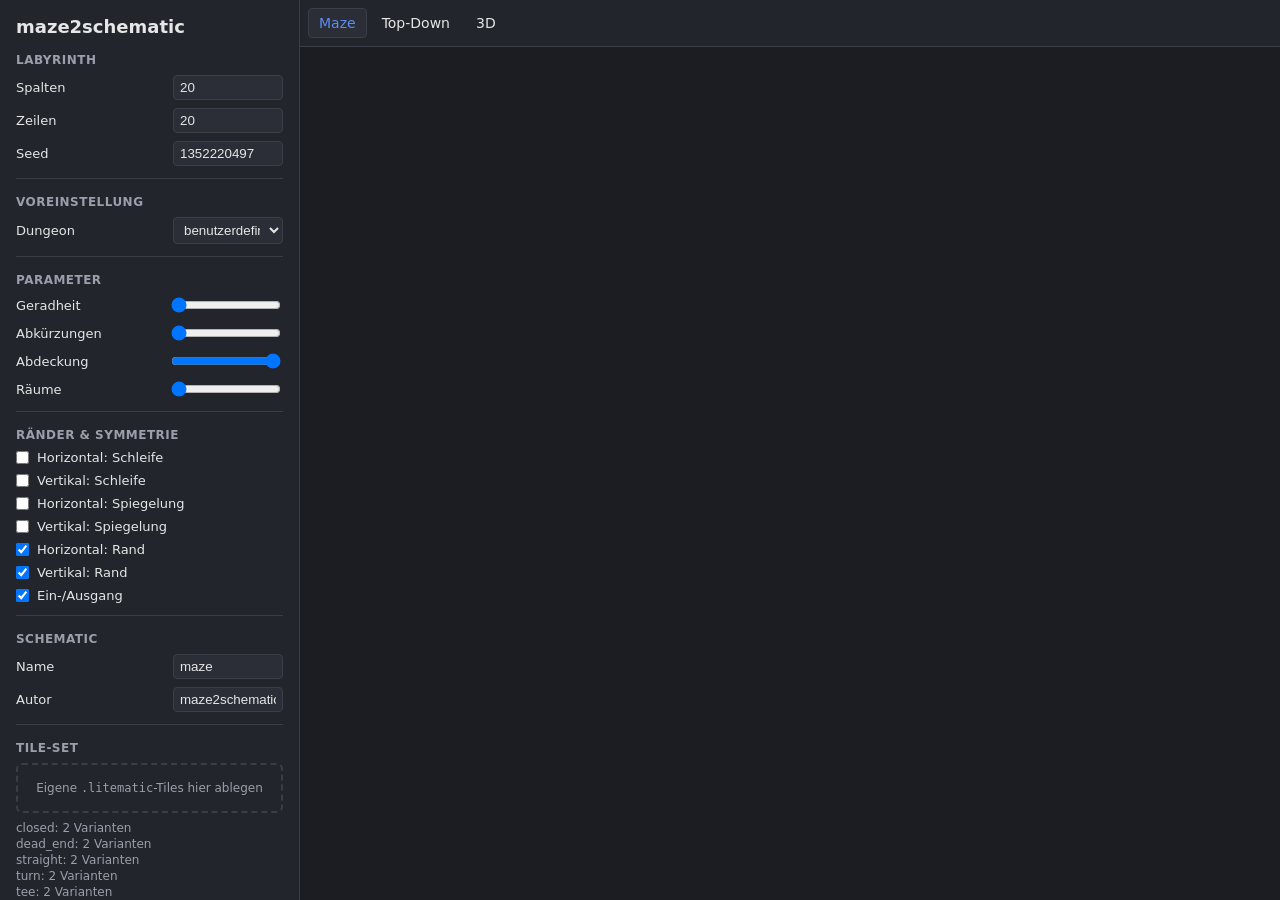
==== web/index.html @ 2d32a7c1 "feat(web): UI-Panel, Preset-/Tile-Laden und Litematic-Download Co-Authored-By: Claude Fable 5 <norep" ====
<!doctype html>
<html lang="de">
<head>
<meta charset="utf-8">
<meta name="viewport" content="width=device-width, initial-scale=1">
<title>maze2schematic</title>
<link rel="stylesheet" href="css/style.css">
</head>
<body>
<div id="app">
  <aside id="panel">
    <h1>maze2schematic</h1>

    <ul id="messages" aria-live="polite"></ul>

    <section class="group">
      <h2>Labyrinth</h2>
      <label class="field">
        <span>Spalten</span>
        <input id="cols" type="number" min="2" max="500" value="20">
      </label>
      <label class="field">
        <span>Zeilen</span>
        <input id="rows" type="number" min="2" max="500" value="20">
      </label>
      <label class="field">
        <span>Seed</span>
        <input id="seed" type="number">
      </label>
    </section>

    <section class="group">
      <h2>Voreinstellung</h2>
      <label class="field">
        <span>Dungeon</span>
        <select id="dungeon">
          <option value="custom">benutzerdefiniert</option>
          <option value="labyrinth">labyrinth</option>
          <option value="catacombs">catacombs</option>
          <option value="hedge">hedge</option>
          <option value="palace">palace</option>
          <option value="fortress">fortress</option>
          <option value="suburb">suburb</option>
          <option value="city">city</option>
          <option value="pacman">pacman</option>
          <option value="starship">starship</option>
          <option value="garden">garden</option>
          <option value="forbidden">forbidden</option>
        </select>
      </label>
    </section>

    <section class="group">
      <h2>Parameter</h2>
      <label class="field range">
        <span>Geradheit</span>
        <input id="straightness" type="range" min="0" max="1" step="0.01" value="0">
      </label>
      <label class="field range">
        <span>Abkürzungen</span>
        <input id="shortcuts" type="range" min="0" max="1" step="0.01" value="0">
      </label>
      <label class="field range">
        <span>Abdeckung</span>
        <input id="coverage" type="range" min="0" max="1" step="0.01" value="1">
      </label>
      <label class="field range">
        <span>Räume</span>
        <input id="rooms" type="range" min="0" max="1" step="0.01" value="0">
      </label>
    </section>

    <section class="group">
      <h2>Ränder &amp; Symmetrie</h2>
      <label class="field checkbox"><input id="h-loop" type="checkbox"> Horizontal: Schleife</label>
      <label class="field checkbox"><input id="v-loop" type="checkbox"> Vertikal: Schleife</label>
      <label class="field checkbox"><input id="h-mirror" type="checkbox"> Horizontal: Spiegelung</label>
      <label class="field checkbox"><input id="v-mirror" type="checkbox"> Vertikal: Spiegelung</label>
      <label class="field checkbox"><input id="h-border" type="checkbox" checked> Horizontal: Rand</label>
      <label class="field checkbox"><input id="v-border" type="checkbox" checked> Vertikal: Rand</label>
      <label class="field checkbox"><input id="entrances" type="checkbox" checked> Ein-/Ausgang</label>
    </section>

    <section class="group">
      <h2>Schematic</h2>
      <label class="field">
        <span>Name</span>
        <input id="schematic-name" type="text" value="maze">
      </label>
      <label class="field">
        <span>Autor</span>
        <input id="author" type="text" value="maze2schematic-web">
      </label>
    </section>

    <section class="group">
      <h2>Tile-Set</h2>
      <div id="tile-drop">Eigene <code>.litematic</code>-Tiles hier ablegen</div>
      <ul id="tile-status"></ul>
      <button id="tile-reset" type="button">Presets wiederherstellen</button>
    </section>

    <button id="download-btn" type="button" class="primary">.litematic herunterladen</button>
  </aside>

  <main id="preview">
    <nav id="tabs">
      <button id="tab-maze" type="button" class="tab active">Maze</button>
      <button id="tab-topdown" type="button" class="tab">Top-Down</button>
      <button id="tab-3d" type="button" class="tab">3D</button>
    </nav>
    <div id="preview-body">
      <canvas id="maze-canvas"></canvas>
      <canvas id="topdown-canvas"></canvas>
      <div id="view-3d"></div>
    </div>
  </main>
</div>
<script type="module" src="js/main.js"></script>
</body>
</html>
---- web/css/style.css ----
/* maze2schematic-web -- UI-Skeleton (dunkles, jsmaze-artig schlichtes Farbschema) */

:root {
  --bg: #1b1d22;
  --bg-panel: #22252c;
  --bg-input: #2b2e36;
  --fg: #e6e6e6;
  --fg-dim: #9a9fab;
  --border: #3a3e48;
  --accent: #5b8def;
  --accent-fg: #0d1117;
  --warn: #e3b341;
  --error: #f06060;
  --info: #6fb5e0;
}

* {
  box-sizing: border-box;
}

html, body {
  height: 100%;
  margin: 0;
}

body {
  font-family: system-ui, -apple-system, "Segoe UI", sans-serif;
  background: var(--bg);
  color: var(--fg);
  font-size: 14px;
}

#app {
  display: flex;
  height: 100vh;
  width: 100vw;
  overflow: hidden;
}

/* ---------------------------------------------------------------------- */
/* Panel (links)                                                          */
/* ---------------------------------------------------------------------- */

#panel {
  flex: 0 0 300px;
  width: 300px;
  overflow-y: auto;
  background: var(--bg-panel);
  border-right: 1px solid var(--border);
  padding: 16px;
  display: flex;
  flex-direction: column;
  gap: 16px;
}

#panel h1 {
  font-size: 18px;
  margin: 0;
}

.group {
  display: flex;
  flex-direction: column;
  gap: 8px;
  padding-bottom: 12px;
  border-bottom: 1px solid var(--border);
}

.group:last-of-type {
  border-bottom: none;
}

.group h2 {
  font-size: 12px;
  text-transform: uppercase;
  letter-spacing: 0.04em;
  color: var(--fg-dim);
  margin: 0;
}

.field {
  display: flex;
  align-items: center;
  justify-content: space-between;
  gap: 8px;
  font-size: 13px;
}

.field.checkbox {
  justify-content: flex-start;
}

.field span {
  flex: 1 1 auto;
}

.field input[type="number"],
.field input[type="text"],
.field select {
  flex: 0 0 auto;
  width: 110px;
  background: var(--bg-input);
  color: var(--fg);
  border: 1px solid var(--border);
  border-radius: 4px;
  padding: 4px 6px;
}

.field.range input[type="range"] {
  flex: 0 0 auto;
  width: 110px;
}

.field.checkbox input[type="checkbox"] {
  margin: 0;
}

button {
  font: inherit;
  cursor: pointer;
  background: var(--bg-input);
  color: var(--fg);
  border: 1px solid var(--border);
  border-radius: 4px;
  padding: 6px 10px;
}

button:hover {
  border-color: var(--accent);
}

button:disabled {
  opacity: 0.5;
  cursor: not-allowed;
}

button.primary {
  background: var(--accent);
  color: var(--accent-fg);
  border-color: var(--accent);
  font-weight: 600;
}

#tile-drop {
  border: 2px dashed var(--border);
  border-radius: 6px;
  padding: 16px 8px;
  text-align: center;
  color: var(--fg-dim);
  font-size: 12px;
}

#tile-drop.dragover {
  border-color: var(--accent);
  color: var(--fg);
  background: rgba(91, 141, 239, 0.08);
}

#tile-status {
  list-style: none;
  margin: 0;
  padding: 0;
  font-size: 12px;
  color: var(--fg-dim);
  display: flex;
  flex-direction: column;
  gap: 2px;
}

#tile-status .tile-missing {
  color: var(--warn);
}

/* ---------------------------------------------------------------------- */
/* Messages                                                                */
/* ---------------------------------------------------------------------- */

#messages {
  list-style: none;
  margin: 0;
  padding: 0;
  display: flex;
  flex-direction: column;
  gap: 4px;
}

#messages:empty {
  display: none;
}

.msg {
  display: flex;
  align-items: flex-start;
  gap: 6px;
  border-radius: 4px;
  padding: 6px 8px;
  font-size: 12px;
  border: 1px solid var(--border);
  background: var(--bg-input);
}

.msg span {
  flex: 1 1 auto;
  word-break: break-word;
}

.msg-error {
  border-color: var(--error);
  color: var(--error);
}

.msg-warning {
  border-color: var(--warn);
  color: var(--warn);
}

.msg-info {
  border-color: var(--info);
  color: var(--info);
}

.msg-close {
  flex: 0 0 auto;
  background: transparent;
  border: none;
  color: inherit;
  padding: 0 2px;
  line-height: 1;
  font-size: 14px;
}

.msg-close:hover {
  border-color: transparent;
  opacity: 0.7;
}

/* ---------------------------------------------------------------------- */
/* Vorschau (rechts)                                                      */
/* ---------------------------------------------------------------------- */

#preview {
  flex: 1 1 auto;
  min-width: 0;
  display: flex;
  flex-direction: column;
}

#tabs {
  flex: 0 0 auto;
  display: flex;
  gap: 4px;
  padding: 8px;
  border-bottom: 1px solid var(--border);
  background: var(--bg-panel);
}

.tab {
  background: transparent;
  border: 1px solid transparent;
}

.tab.active {
  background: var(--bg-input);
  border-color: var(--border);
  color: var(--accent);
}

#preview-body {
  flex: 1 1 auto;
  min-height: 0;
  position: relative;
}

#preview-body canvas,
#preview-body #view-3d {
  width: 100%;
  height: 100%;
  display: block;
}

/* ---------------------------------------------------------------------- */
/* Responsive: unter 800px Breite stapeln (Panel oben)                    */
/* ---------------------------------------------------------------------- */

@media (max-width: 800px) {
  #app {
    flex-direction: column;
    height: auto;
    min-height: 100vh;
    overflow: visible;
  }

  #panel {
    flex: 0 0 auto;
    width: auto;
    max-height: 50vh;
    border-right: none;
    border-bottom: 1px solid var(--border);
  }

  #preview {
    flex: 1 1 auto;
    min-height: 60vh;
  }
}
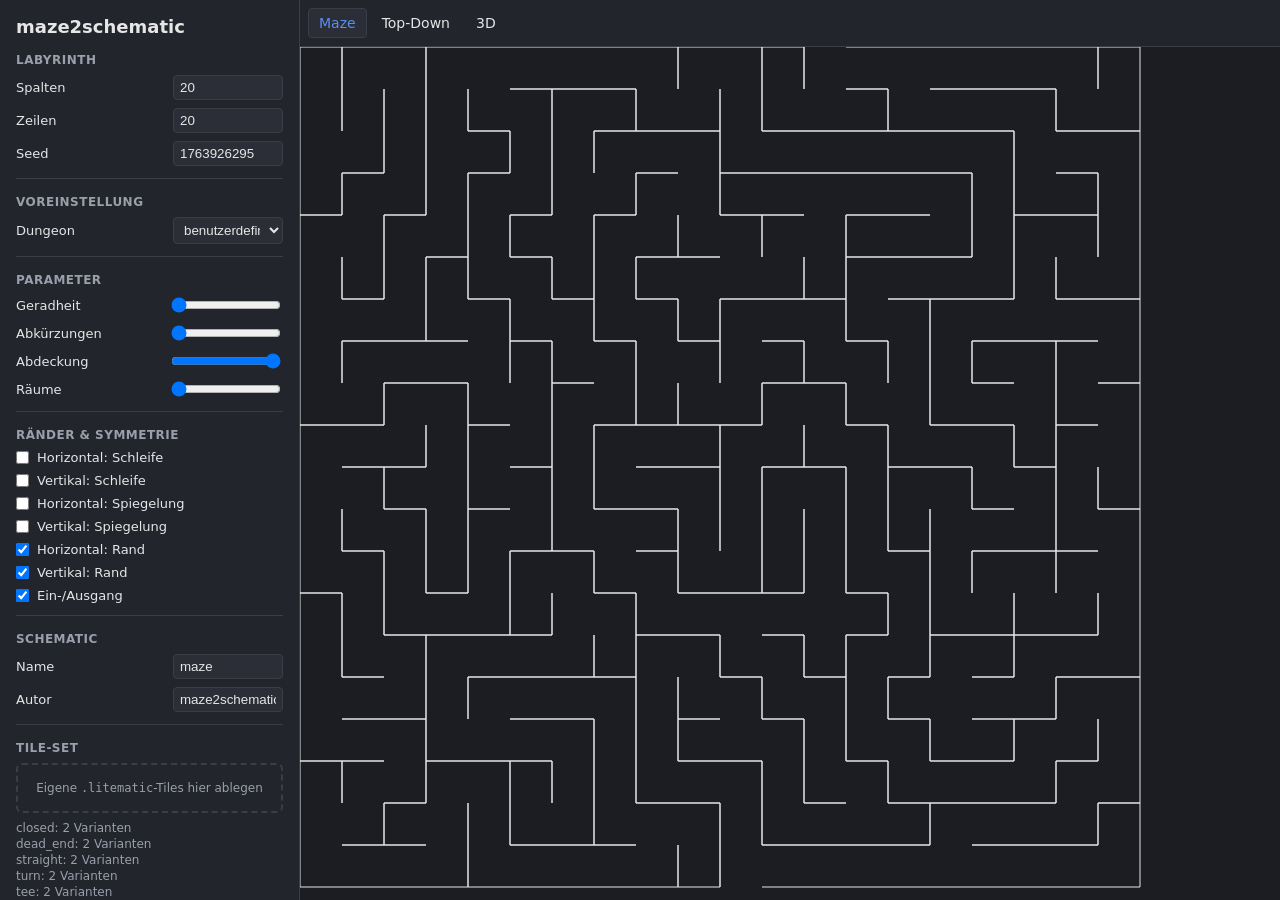
==== commit 74506261: "fix(web): Final-Review-Findings (Groessenlimit, Alias-Aufloesung, UX-Politur) - Groessenlimit fuer c" ====
--- a/web/index.html
+++ b/web/index.html
@@ -17,11 +17,11 @@
       <h2>Labyrinth</h2>
       <label class="field">
         <span>Spalten</span>
-        <input id="cols" type="number" min="2" max="500" value="20">
+        <input id="cols" type="number" min="2" max="200" value="20">
       </label>
       <label class="field">
         <span>Zeilen</span>
-        <input id="rows" type="number" min="2" max="500" value="20">
+        <input id="rows" type="number" min="2" max="200" value="20">
       </label>
       <label class="field">
         <span>Seed</span>
--- a/web/css/style.css
+++ b/web/css/style.css
@@ -278,6 +278,24 @@
   display: block;
 }
 
+/* Task 12: #view-3d haelt den WebGL-Canvas von preview3d.js sowie -- bei zu
+   grosser Grundflaeche -- eine Text-Meldung statt eines Mesh. */
+#view-3d {
+  position: relative;
+}
+
+.view3d-message {
+  position: absolute;
+  inset: 0;
+  display: flex;
+  align-items: center;
+  justify-content: center;
+  text-align: center;
+  padding: 16px;
+  color: var(--fg-dim);
+  font-size: 13px;
+}
+
 /* ---------------------------------------------------------------------- */
 /* Responsive: unter 800px Breite stapeln (Panel oben)                    */
 /* ---------------------------------------------------------------------- */
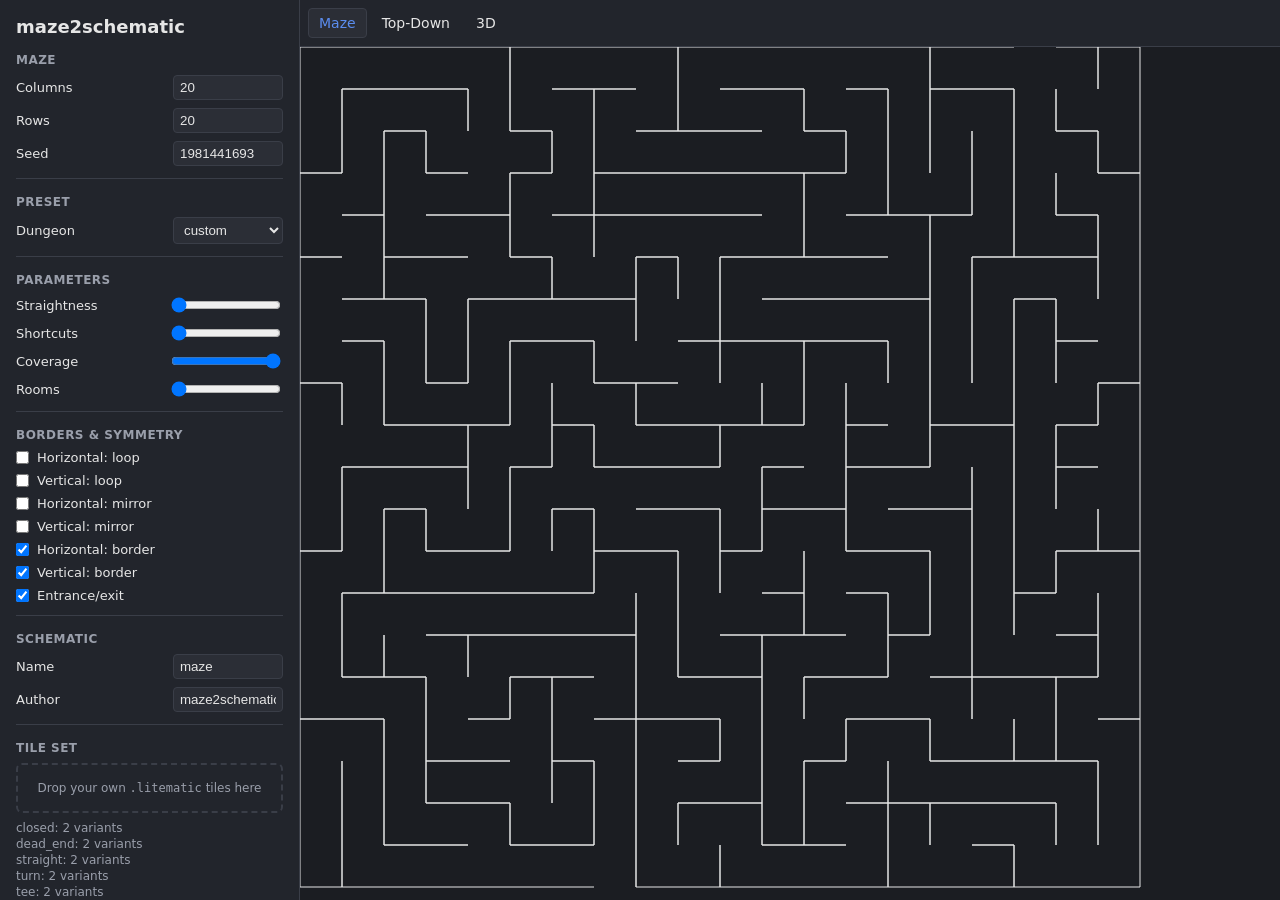
==== commit 7af41126: "chore: translate project to English Translate all German UI text, code comments, docstrings, CLI hel" ====
--- a/web/index.html
+++ b/web/index.html
@@ -1,5 +1,5 @@
 <!doctype html>
-<html lang="de">
+<html lang="en">
 <head>
 <meta charset="utf-8">
 <meta name="viewport" content="width=device-width, initial-scale=1">
@@ -14,13 +14,13 @@
     <ul id="messages" aria-live="polite"></ul>
 
     <section class="group">
-      <h2>Labyrinth</h2>
+      <h2>Maze</h2>
       <label class="field">
-        <span>Spalten</span>
+        <span>Columns</span>
         <input id="cols" type="number" min="2" max="200" value="20">
       </label>
       <label class="field">
-        <span>Zeilen</span>
+        <span>Rows</span>
         <input id="rows" type="number" min="2" max="200" value="20">
       </label>
       <label class="field">
@@ -30,11 +30,11 @@
     </section>
 
     <section class="group">
-      <h2>Voreinstellung</h2>
+      <h2>Preset</h2>
       <label class="field">
         <span>Dungeon</span>
         <select id="dungeon">
-          <option value="custom">benutzerdefiniert</option>
+          <option value="custom">custom</option>
           <option value="labyrinth">labyrinth</option>
           <option value="catacombs">catacombs</option>
           <option value="hedge">hedge</option>
@@ -51,34 +51,34 @@
     </section>
 
     <section class="group">
-      <h2>Parameter</h2>
+      <h2>Parameters</h2>
       <label class="field range">
-        <span>Geradheit</span>
+        <span>Straightness</span>
         <input id="straightness" type="range" min="0" max="1" step="0.01" value="0">
       </label>
       <label class="field range">
-        <span>Abkürzungen</span>
+        <span>Shortcuts</span>
         <input id="shortcuts" type="range" min="0" max="1" step="0.01" value="0">
       </label>
       <label class="field range">
-        <span>Abdeckung</span>
+        <span>Coverage</span>
         <input id="coverage" type="range" min="0" max="1" step="0.01" value="1">
       </label>
       <label class="field range">
-        <span>Räume</span>
+        <span>Rooms</span>
         <input id="rooms" type="range" min="0" max="1" step="0.01" value="0">
       </label>
     </section>
 
     <section class="group">
-      <h2>Ränder &amp; Symmetrie</h2>
-      <label class="field checkbox"><input id="h-loop" type="checkbox"> Horizontal: Schleife</label>
-      <label class="field checkbox"><input id="v-loop" type="checkbox"> Vertikal: Schleife</label>
-      <label class="field checkbox"><input id="h-mirror" type="checkbox"> Horizontal: Spiegelung</label>
-      <label class="field checkbox"><input id="v-mirror" type="checkbox"> Vertikal: Spiegelung</label>
-      <label class="field checkbox"><input id="h-border" type="checkbox" checked> Horizontal: Rand</label>
-      <label class="field checkbox"><input id="v-border" type="checkbox" checked> Vertikal: Rand</label>
-      <label class="field checkbox"><input id="entrances" type="checkbox" checked> Ein-/Ausgang</label>
+      <h2>Borders &amp; Symmetry</h2>
+      <label class="field checkbox"><input id="h-loop" type="checkbox"> Horizontal: loop</label>
+      <label class="field checkbox"><input id="v-loop" type="checkbox"> Vertical: loop</label>
+      <label class="field checkbox"><input id="h-mirror" type="checkbox"> Horizontal: mirror</label>
+      <label class="field checkbox"><input id="v-mirror" type="checkbox"> Vertical: mirror</label>
+      <label class="field checkbox"><input id="h-border" type="checkbox" checked> Horizontal: border</label>
+      <label class="field checkbox"><input id="v-border" type="checkbox" checked> Vertical: border</label>
+      <label class="field checkbox"><input id="entrances" type="checkbox" checked> Entrance/exit</label>
     </section>
 
     <section class="group">
@@ -88,19 +88,19 @@
         <input id="schematic-name" type="text" value="maze">
       </label>
       <label class="field">
-        <span>Autor</span>
+        <span>Author</span>
         <input id="author" type="text" value="maze2schematic-web">
       </label>
     </section>
 
     <section class="group">
-      <h2>Tile-Set</h2>
-      <div id="tile-drop">Eigene <code>.litematic</code>-Tiles hier ablegen</div>
+      <h2>Tile Set</h2>
+      <div id="tile-drop">Drop your own <code>.litematic</code> tiles here</div>
       <ul id="tile-status"></ul>
-      <button id="tile-reset" type="button">Presets wiederherstellen</button>
+      <button id="tile-reset" type="button">Restore presets</button>
     </section>
 
-    <button id="download-btn" type="button" class="primary">.litematic herunterladen</button>
+    <button id="download-btn" type="button" class="primary">Download .litematic</button>
   </aside>
 
   <main id="preview">
--- a/web/css/style.css
+++ b/web/css/style.css
@@ -1,4 +1,4 @@
-/* maze2schematic-web -- UI-Skeleton (dunkles, jsmaze-artig schlichtes Farbschema) */
+/* maze2schematic-web -- UI skeleton (dark, jsmaze-style plain color scheme) */
 
 :root {
   --bg: #1b1d22;
@@ -38,7 +38,7 @@
 }
 
 /* ---------------------------------------------------------------------- */
-/* Panel (links)                                                          */
+/* Panel (left)                                                           */
 /* ---------------------------------------------------------------------- */
 
 #panel {
@@ -235,7 +235,7 @@
 }
 
 /* ---------------------------------------------------------------------- */
-/* Vorschau (rechts)                                                      */
+/* Preview (right)                                                        */
 /* ---------------------------------------------------------------------- */
 
 #preview {
@@ -278,8 +278,8 @@
   display: block;
 }
 
-/* Task 12: #view-3d haelt den WebGL-Canvas von preview3d.js sowie -- bei zu
-   grosser Grundflaeche -- eine Text-Meldung statt eines Mesh. */
+/* Task 12: #view-3d holds the WebGL canvas from preview3d.js as well as --
+   when the footprint is too large -- a text message instead of a mesh. */
 #view-3d {
   position: relative;
 }
@@ -297,7 +297,7 @@
 }
 
 /* ---------------------------------------------------------------------- */
-/* Responsive: unter 800px Breite stapeln (Panel oben)                    */
+/* Responsive: stack below 800px width (panel on top)                     */
 /* ---------------------------------------------------------------------- */
 
 @media (max-width: 800px) {
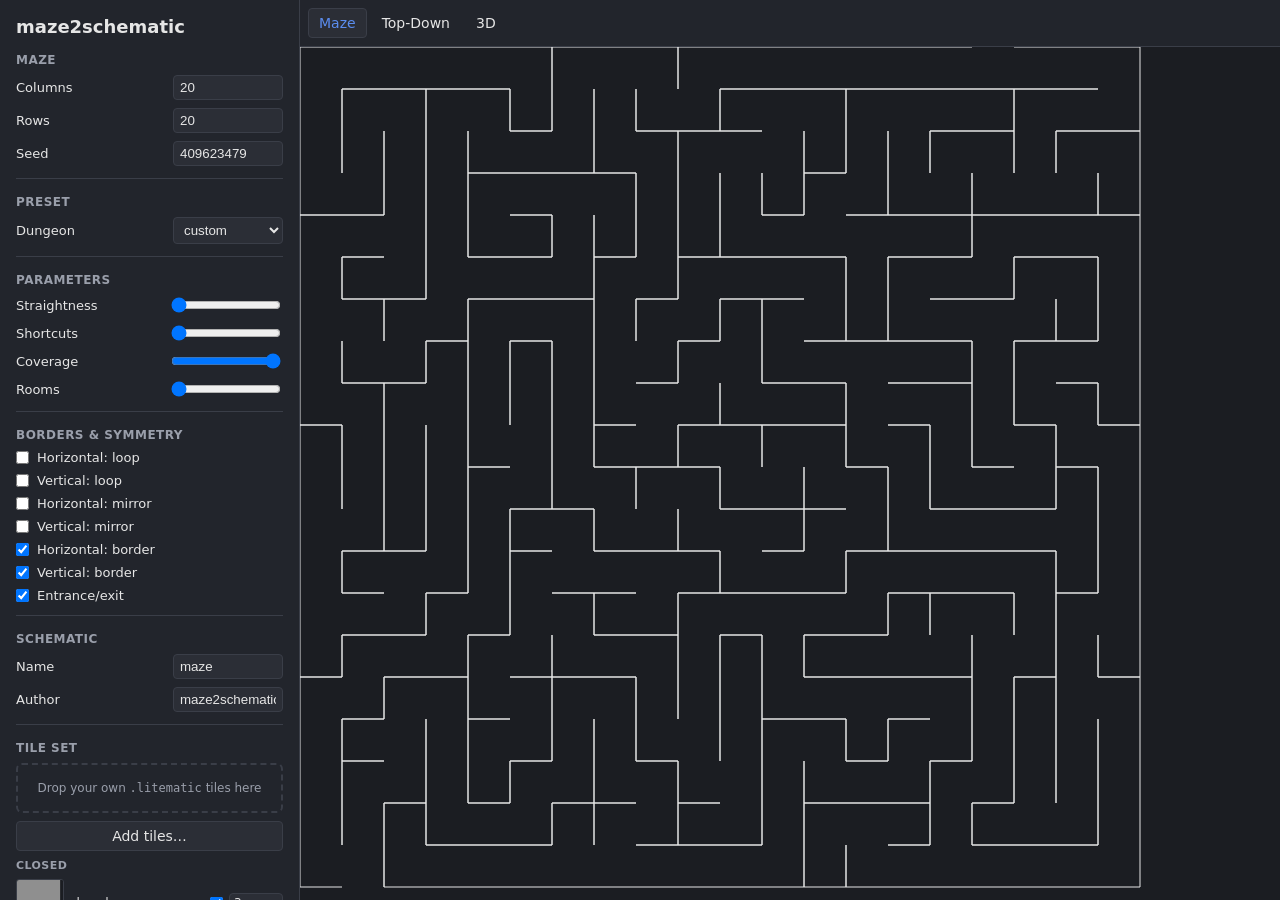
==== commit 9f0c02ba: "feat(web): tile manager with previews, per-tile weights and file picker Replace the old "user tiles " ====
--- a/web/index.html
+++ b/web/index.html
@@ -96,7 +96,11 @@
     <section class="group">
       <h2>Tile Set</h2>
       <div id="tile-drop">Drop your own <code>.litematic</code> tiles here</div>
-      <ul id="tile-status"></ul>
+      <label id="tile-add">
+        Add tiles…
+        <input id="tile-file-input" type="file" multiple accept=".litematic">
+      </label>
+      <div id="tile-manager"></div>
       <button id="tile-reset" type="button">Restore presets</button>
     </section>
 
--- a/web/css/style.css
+++ b/web/css/style.css
@@ -156,19 +156,113 @@
   background: rgba(91, 141, 239, 0.08);
 }
 
-#tile-status {
-  list-style: none;
-  margin: 0;
+#tile-add {
+  display: inline-flex;
+  align-items: center;
+  justify-content: center;
+  gap: 6px;
+  font: inherit;
+  cursor: pointer;
+  background: var(--bg-input);
+  color: var(--fg);
+  border: 1px solid var(--border);
+  border-radius: 4px;
+  padding: 6px 10px;
+  text-align: center;
+}
+
+#tile-add:hover {
+  border-color: var(--accent);
+}
+
+/* The real file input stays functional (clickable via the label, keyboard
+   reachable) but visually hidden -- #tile-add is styled like a button. */
+#tile-add input[type="file"] {
+  position: absolute;
+  width: 1px;
+  height: 1px;
   padding: 0;
+  margin: -1px;
+  overflow: hidden;
+  clip: rect(0, 0, 0, 0);
+  white-space: nowrap;
+  border: 0;
+}
+
+#tile-manager {
+  display: flex;
+  flex-direction: column;
+  gap: 10px;
   font-size: 12px;
-  color: var(--fg-dim);
-  display: flex;
-  flex-direction: column;
-  gap: 2px;
-}
-
-#tile-status .tile-missing {
-  color: var(--warn);
+}
+
+.tile-manager-empty {
+  margin: 0;
+  color: var(--fg-dim);
+}
+
+.tile-group h3 {
+  margin: 0 0 4px;
+  font-size: 11px;
+  text-transform: uppercase;
+  letter-spacing: 0.04em;
+  color: var(--fg-dim);
+}
+
+.tile-row {
+  display: flex;
+  align-items: center;
+  gap: 6px;
+  padding: 3px 0;
+}
+
+.tile-row.tile-row-disabled {
+  opacity: 0.45;
+}
+
+.tile-thumb {
+  flex: 0 0 auto;
+  width: 48px;
+  height: 48px;
+  border: 1px solid var(--border);
+  border-radius: 3px;
+  background: var(--bg);
+}
+
+.tile-name {
+  flex: 1 1 auto;
+  min-width: 0;
+  overflow: hidden;
+  text-overflow: ellipsis;
+  white-space: nowrap;
+  color: var(--fg);
+}
+
+.tile-badge {
+  flex: 0 0 auto;
+  font-size: 10px;
+  text-transform: uppercase;
+  letter-spacing: 0.03em;
+  color: var(--fg-dim);
+  border: 1px solid var(--border);
+  border-radius: 3px;
+  padding: 1px 4px;
+}
+
+.tile-enabled {
+  flex: 0 0 auto;
+  margin: 0;
+}
+
+.tile-weight {
+  flex: 0 0 auto;
+  width: 4.5em;
+  background: var(--bg-input);
+  color: var(--fg);
+  border: 1px solid var(--border);
+  border-radius: 4px;
+  padding: 2px 4px;
+  font: inherit;
 }
 
 /* ---------------------------------------------------------------------- */
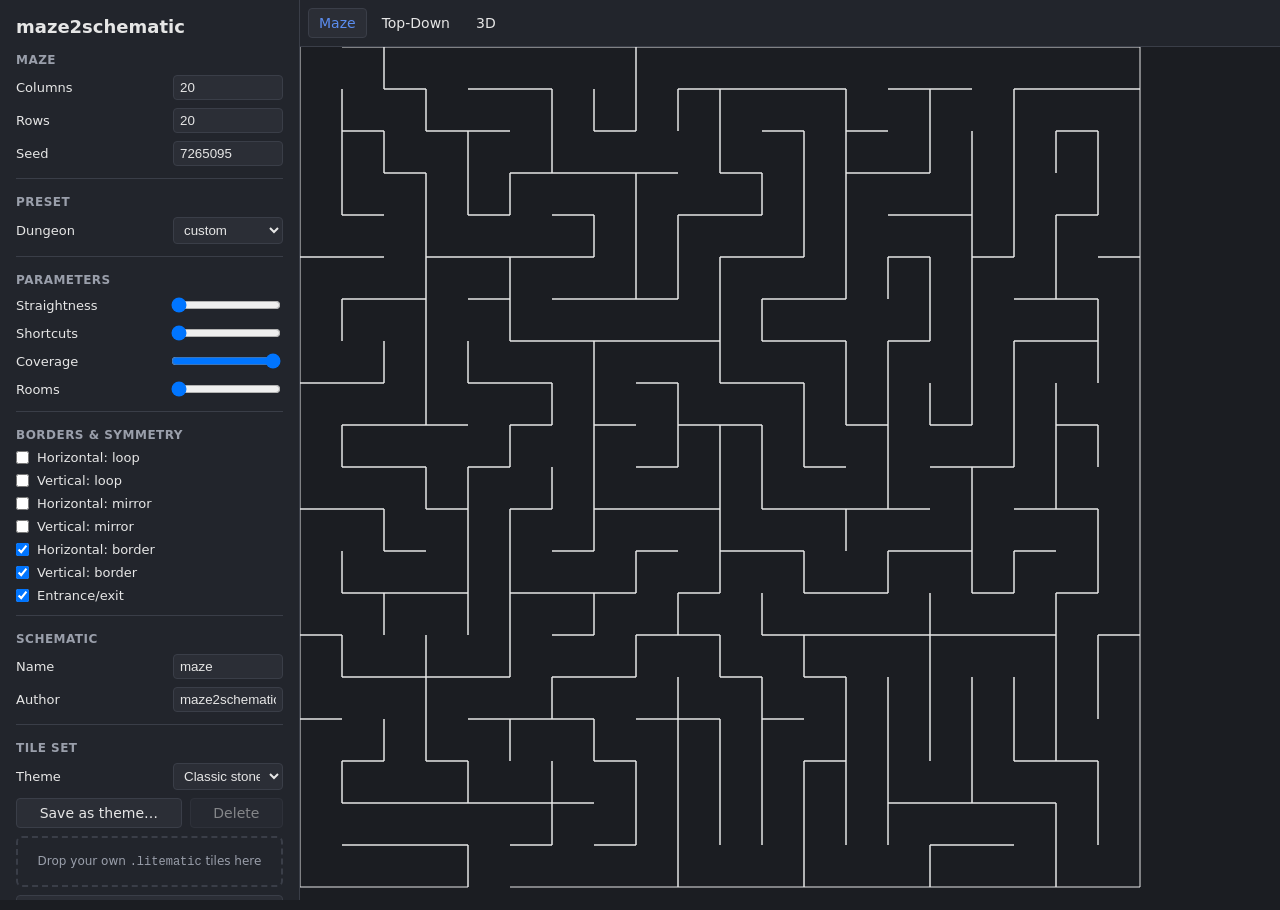
==== commit 5dff3242: "feat(web): themes — named tile sets with restyling and local persistence Replaces the single web/pre" ====
--- a/web/index.html
+++ b/web/index.html
@@ -95,13 +95,21 @@
 
     <section class="group">
       <h2>Tile Set</h2>
+      <label class="field">
+        <span>Theme</span>
+        <select id="theme-select"></select>
+      </label>
+      <div class="theme-actions">
+        <button id="theme-save" type="button">Save as theme…</button>
+        <button id="theme-delete" type="button" disabled>Delete</button>
+      </div>
       <div id="tile-drop">Drop your own <code>.litematic</code> tiles here</div>
       <label id="tile-add">
         Add tiles…
         <input id="tile-file-input" type="file" multiple accept=".litematic">
       </label>
       <div id="tile-manager"></div>
-      <button id="tile-reset" type="button">Restore presets</button>
+      <button id="tile-reset" type="button">Reset theme</button>
     </section>
 
     <button id="download-btn" type="button" class="primary">Download .litematic</button>
--- a/web/css/style.css
+++ b/web/css/style.css
@@ -141,6 +141,15 @@
   font-weight: 600;
 }
 
+.theme-actions {
+  display: flex;
+  gap: 8px;
+}
+
+.theme-actions button {
+  flex: 1 1 auto;
+}
+
 #tile-drop {
   border: 2px dashed var(--border);
   border-radius: 6px;
@@ -201,6 +210,12 @@
   color: var(--fg-dim);
 }
 
+.tile-manager-hint {
+  margin: 0;
+  font-size: 11px;
+  color: var(--fg-dim);
+}
+
 .tile-group h3 {
   margin: 0 0 4px;
   font-size: 11px;
@@ -263,6 +278,114 @@
   border-radius: 4px;
   padding: 2px 4px;
   font: inherit;
+}
+
+.tile-rotate {
+  flex: 0 0 auto;
+  padding: 2px 7px;
+  font-size: 13px;
+  line-height: 1.4;
+}
+
+/* ---------------------------------------------------------------------- */
+/* Tile import modal                                                      */
+/* ---------------------------------------------------------------------- */
+
+.modal-overlay {
+  position: fixed;
+  inset: 0;
+  background: rgba(0, 0, 0, 0.6);
+  display: flex;
+  align-items: center;
+  justify-content: center;
+  padding: 16px;
+  z-index: 100;
+}
+
+.modal-card {
+  background: var(--bg-panel);
+  color: var(--fg);
+  border: 1px solid var(--border);
+  border-radius: 8px;
+  padding: 16px;
+  width: 100%;
+  max-width: 480px;
+  max-height: 90vh;
+  overflow-y: auto;
+  display: flex;
+  flex-direction: column;
+  gap: 12px;
+}
+
+.modal-title {
+  margin: 0;
+  font-size: 15px;
+}
+
+.modal-hint {
+  margin: 0;
+  font-size: 12px;
+  color: var(--fg-dim);
+}
+
+.tile-import-list {
+  display: flex;
+  flex-direction: column;
+  gap: 10px;
+}
+
+.tile-import-row {
+  border: 1px solid var(--border);
+  border-radius: 6px;
+  padding: 8px;
+  display: flex;
+  flex-direction: column;
+  gap: 6px;
+}
+
+.tile-import-filename {
+  font-size: 12px;
+  overflow: hidden;
+  text-overflow: ellipsis;
+  white-space: nowrap;
+}
+
+.tile-import-fields {
+  display: flex;
+  flex-wrap: wrap;
+  gap: 8px;
+}
+
+.tile-import-field {
+  display: flex;
+  flex-direction: column;
+  gap: 2px;
+  font-size: 11px;
+  color: var(--fg-dim);
+  flex: 1 1 120px;
+}
+
+.tile-import-field select,
+.tile-import-field input[type="text"] {
+  background: var(--bg-input);
+  color: var(--fg);
+  border: 1px solid var(--border);
+  border-radius: 4px;
+  padding: 4px 6px;
+  font: inherit;
+  width: 100%;
+}
+
+.tile-import-hint {
+  margin: 0;
+  font-size: 11px;
+  color: var(--fg-dim);
+}
+
+.modal-actions {
+  display: flex;
+  justify-content: flex-end;
+  gap: 8px;
 }
 
 /* ---------------------------------------------------------------------- */
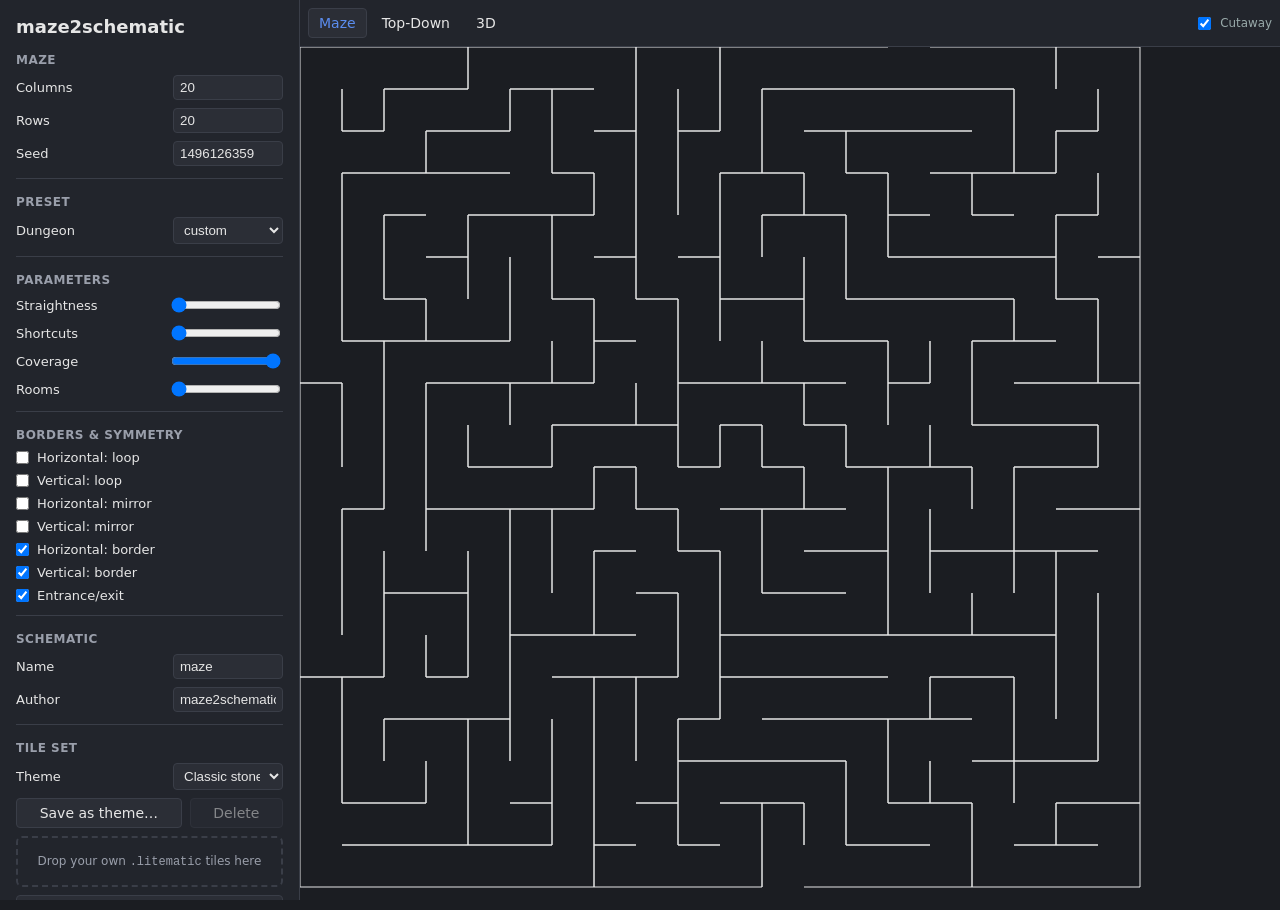
==== commit 082e7296: "feat(web): cutaway view — hide tunnel ceilings in top-down and 3D previews Roofed tunnel tile sets r" ====
--- a/web/index.html
+++ b/web/index.html
@@ -120,6 +120,9 @@
       <button id="tab-maze" type="button" class="tab active">Maze</button>
       <button id="tab-topdown" type="button" class="tab">Top-Down</button>
       <button id="tab-3d" type="button" class="tab">3D</button>
+      <label id="cutaway-label" title="Hide the top layer (tunnel ceilings) in the Top-Down and 3D views">
+        <input type="checkbox" id="cutaway" checked> Cutaway
+      </label>
     </nav>
     <div id="preview-body">
       <canvas id="maze-canvas"></canvas>
--- a/web/css/style.css
+++ b/web/css/style.css
@@ -465,10 +465,22 @@
 #tabs {
   flex: 0 0 auto;
   display: flex;
+  align-items: center;
   gap: 4px;
   padding: 8px;
   border-bottom: 1px solid var(--border);
   background: var(--bg-panel);
+}
+
+#cutaway-label {
+  margin-left: auto;
+  display: flex;
+  align-items: center;
+  gap: 6px;
+  font-size: 0.85em;
+  color: var(--fg-muted, #9aa);
+  cursor: pointer;
+  user-select: none;
 }
 
 .tab {
